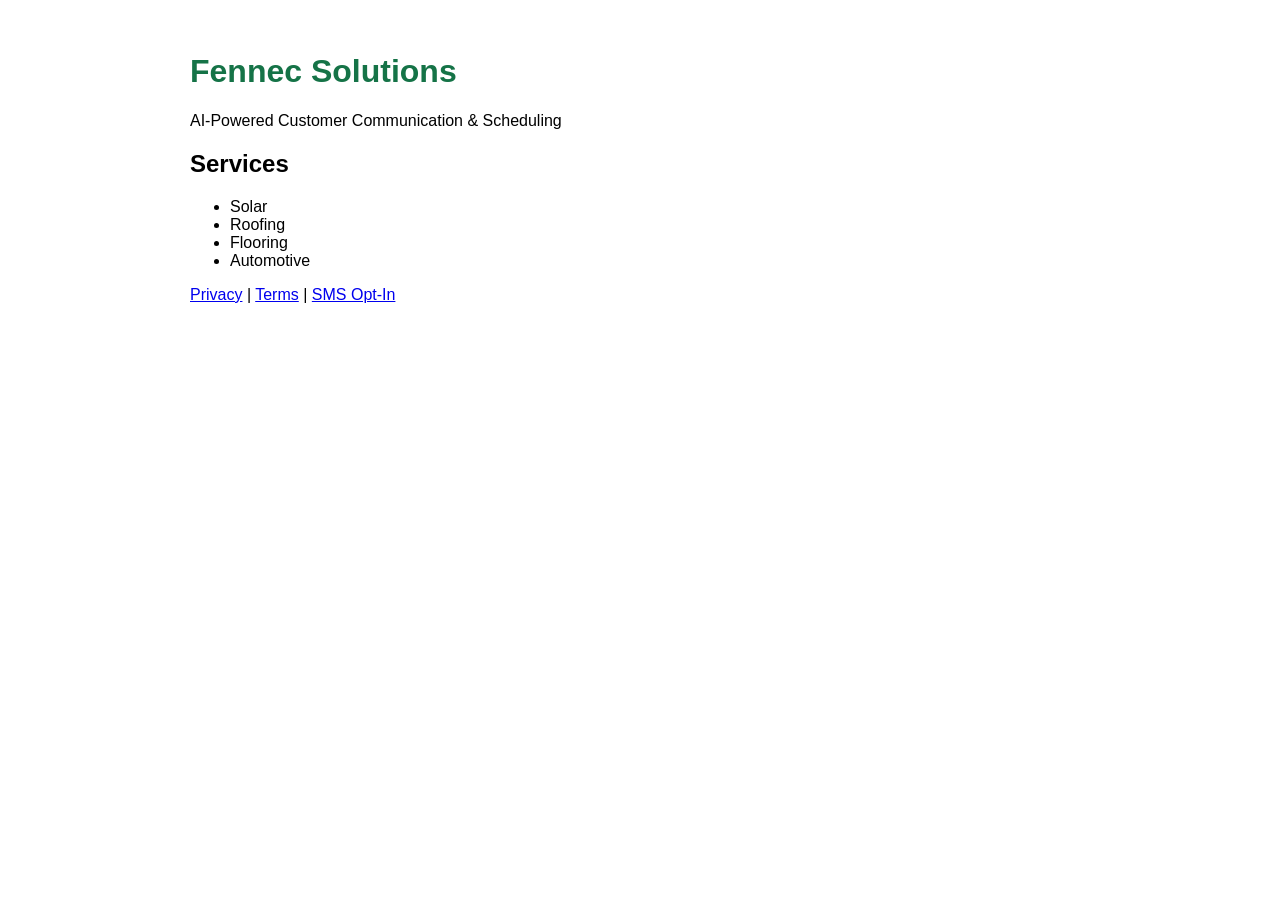
==== index.html @ 66957e60 "Add files via upload" ====
<!DOCTYPE html><html><head><meta charset='utf-8'><meta name='viewport' content='width=device-width,initial-scale=1'><title>Fennec Solutions</title><link rel='stylesheet' href='styles.css'></head><body><h1>Fennec Solutions</h1><p>AI-Powered Customer Communication & Scheduling</p><h2>Services</h2><ul><li>Solar</li><li>Roofing</li><li>Flooring</li><li>Automotive</li></ul><p><a href='privacy.html'>Privacy</a> | <a href='terms.html'>Terms</a> | <a href='sms-optin.html'>SMS Opt-In</a></p><script src='script.js'></script></body></html>
---- styles.css ----
body{font-family:Arial;max-width:900px;margin:auto;padding:2rem}h1{color:#157347}
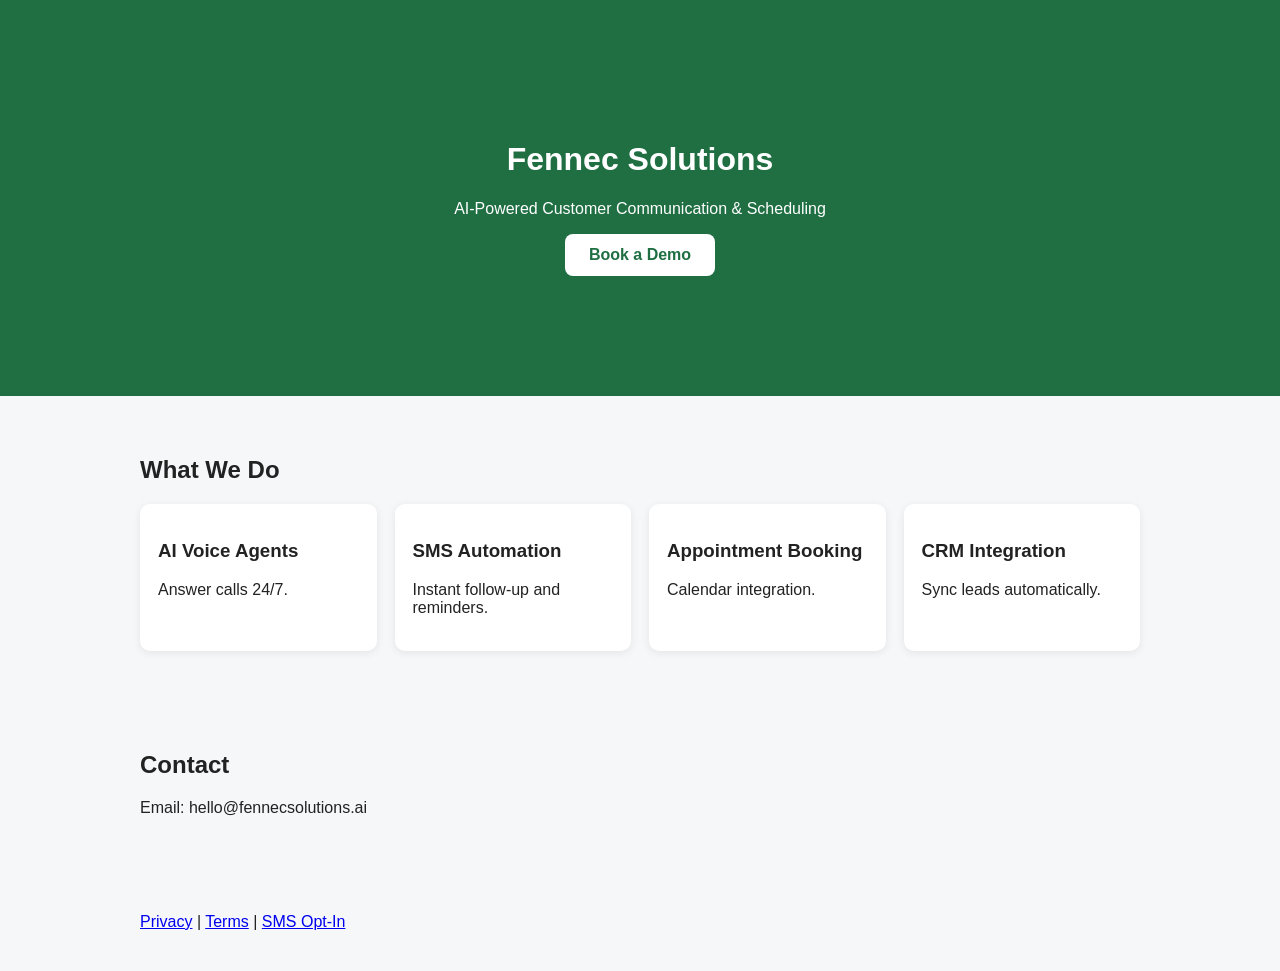
==== commit 2b2f9275: "Add files via upload" ====
--- a/index.html
+++ b/index.html
@@ -1 +1,16 @@
-<!DOCTYPE html><html><head><meta charset='utf-8'><meta name='viewport' content='width=device-width,initial-scale=1'><title>Fennec Solutions</title><link rel='stylesheet' href='styles.css'></head><body><h1>Fennec Solutions</h1><p>AI-Powered Customer Communication & Scheduling</p><h2>Services</h2><ul><li>Solar</li><li>Roofing</li><li>Flooring</li><li>Automotive</li></ul><p><a href='privacy.html'>Privacy</a> | <a href='terms.html'>Terms</a> | <a href='sms-optin.html'>SMS Opt-In</a></p><script src='script.js'></script></body></html>+<!DOCTYPE html><html><head><meta charset="utf-8"><meta name="viewport" content="width=device-width,initial-scale=1">
+<title>Fennec Solutions</title><link rel="stylesheet" href="styles.css"></head><body>
+<header class="hero"><div class="wrap">
+<h1>Fennec Solutions</h1>
+<p class="tag">AI-Powered Customer Communication & Scheduling</p>
+<a class="btn" href="#contact">Book a Demo</a>
+</div></header>
+<section class="wrap"><h2>What We Do</h2><div class="grid">
+<div><h3>AI Voice Agents</h3><p>Answer calls 24/7.</p></div>
+<div><h3>SMS Automation</h3><p>Instant follow-up and reminders.</p></div>
+<div><h3>Appointment Booking</h3><p>Calendar integration.</p></div>
+<div><h3>CRM Integration</h3><p>Sync leads automatically.</p></div>
+</div></section>
+<section id="contact" class="wrap"><h2>Contact</h2><p>Email: hello@fennecsolutions.ai</p></section>
+<footer class="wrap"><a href="privacy.html">Privacy</a> | <a href="terms.html">Terms</a> | <a href="sms-optin.html">SMS Opt-In</a></footer>
+</body></html>
--- a/styles.css
+++ b/styles.css
@@ -1 +1,6 @@
-body{font-family:Arial;max-width:900px;margin:auto;padding:2rem}h1{color:#157347}+body{font-family:Arial,sans-serif;margin:0;color:#222;background:#f5f7f8}
+.hero{background:#1f6f43;color:#fff;padding:80px 20px;text-align:center}
+.wrap{max-width:1000px;margin:auto;padding:40px 20px}
+.btn{display:inline-block;background:#fff;color:#1f6f43;padding:12px 24px;text-decoration:none;border-radius:8px;font-weight:bold}
+.grid{display:grid;grid-template-columns:repeat(auto-fit,minmax(220px,1fr));gap:18px}
+.grid div{background:#fff;padding:18px;border-radius:10px;box-shadow:0 2px 8px rgba(0,0,0,.08)}
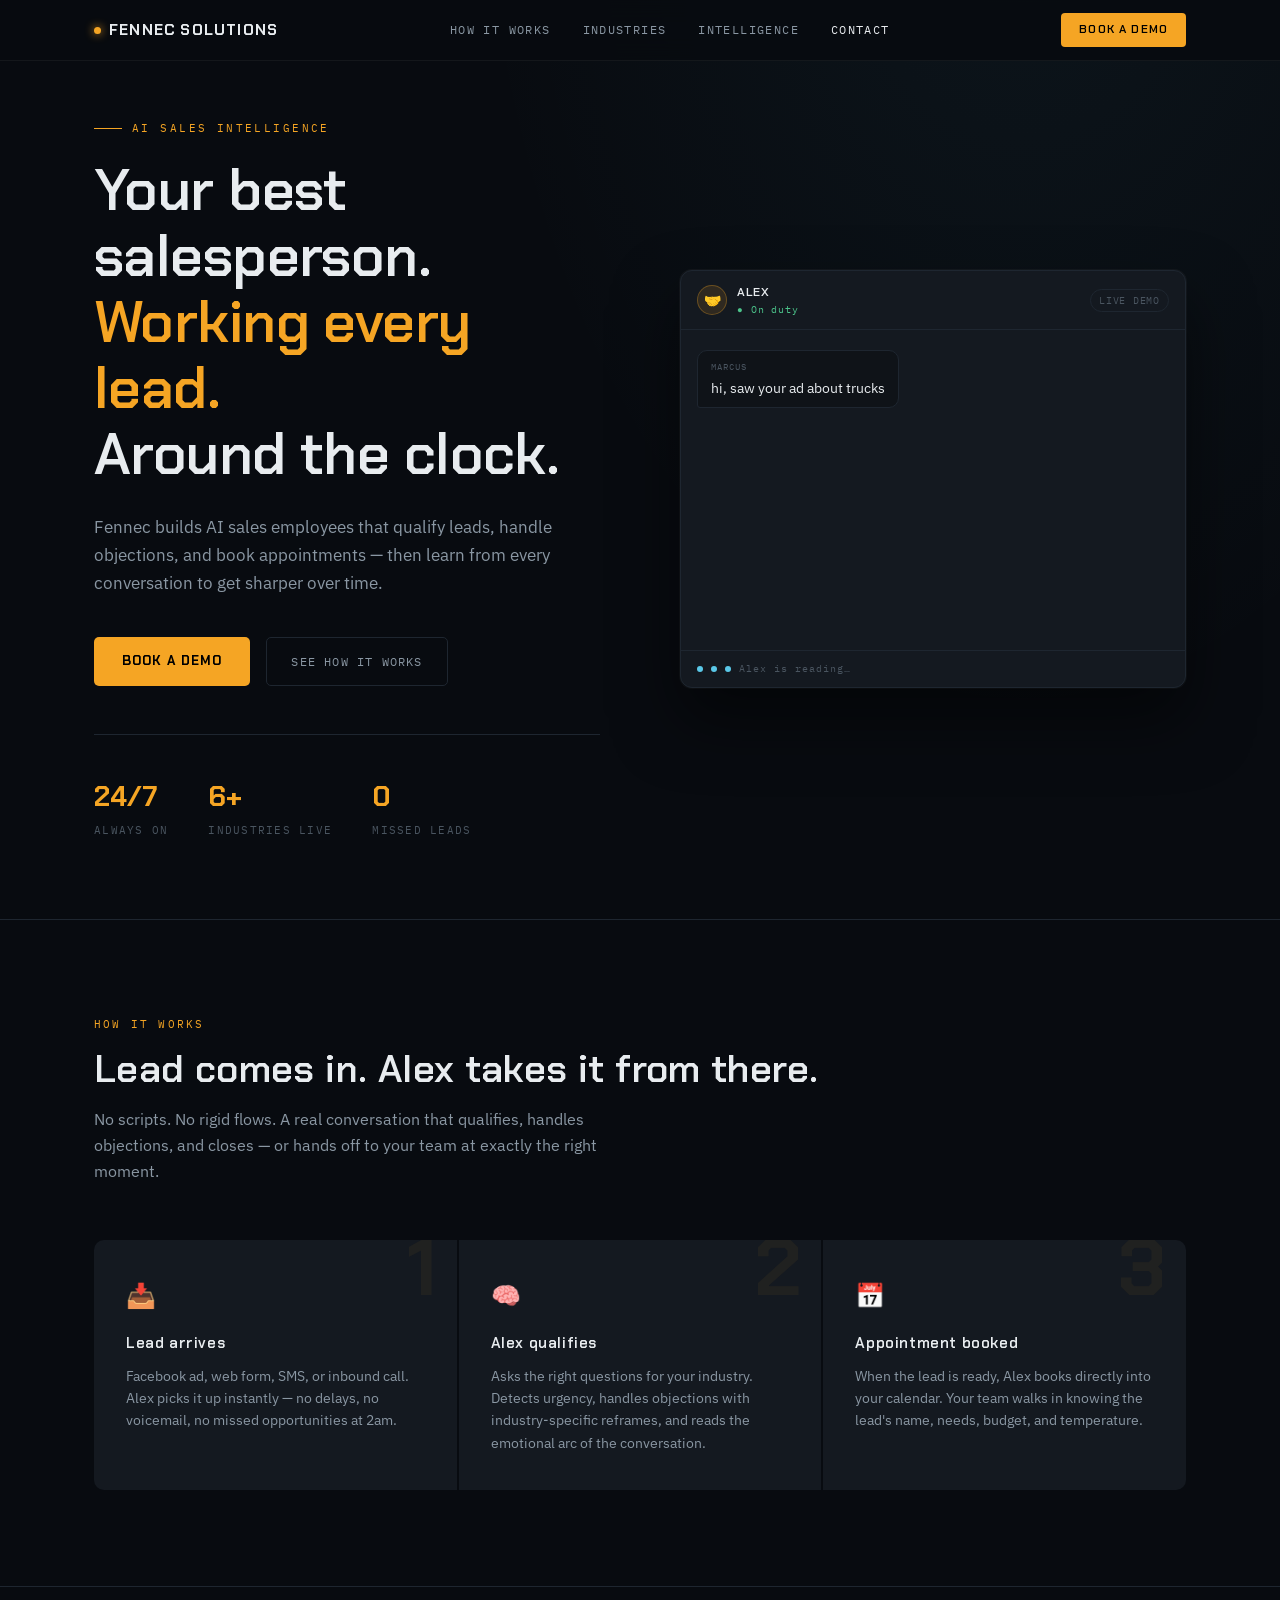
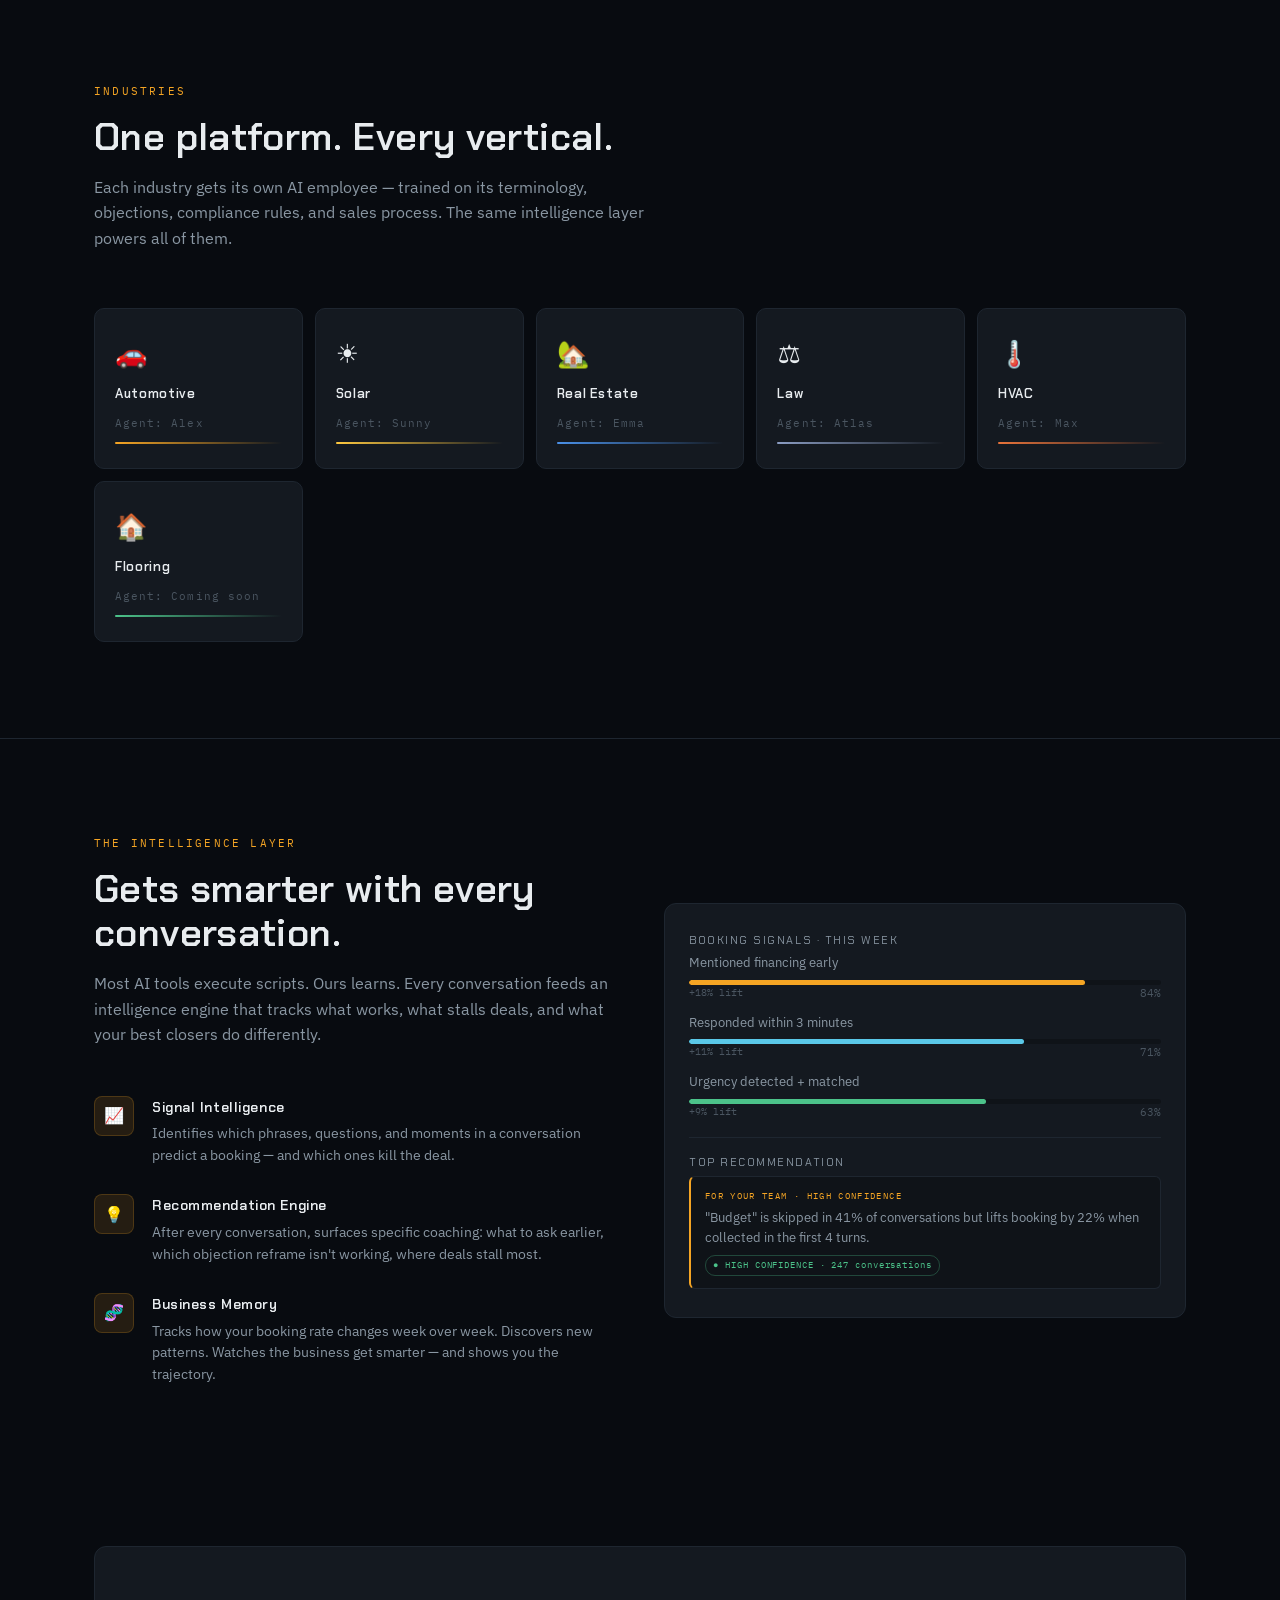
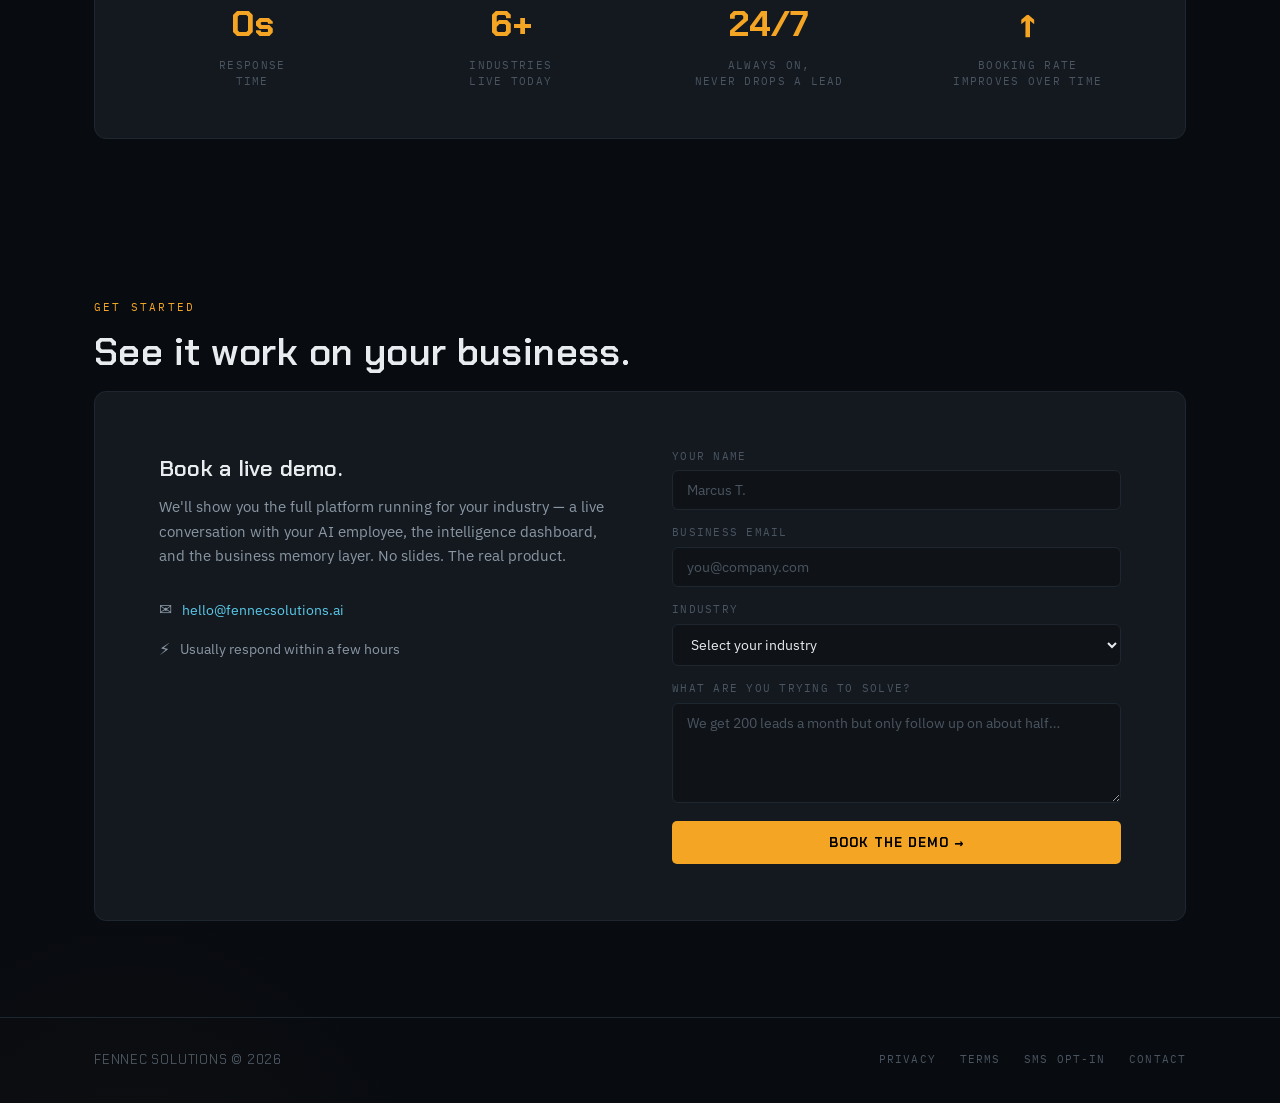
==== commit a5d4b484: "Add files via upload" ====
--- a/index.html
+++ b/index.html
@@ -1,16 +1,656 @@
-<!DOCTYPE html><html><head><meta charset="utf-8"><meta name="viewport" content="width=device-width,initial-scale=1">
-<title>Fennec Solutions</title><link rel="stylesheet" href="styles.css"></head><body>
-<header class="hero"><div class="wrap">
-<h1>Fennec Solutions</h1>
-<p class="tag">AI-Powered Customer Communication & Scheduling</p>
-<a class="btn" href="#contact">Book a Demo</a>
-</div></header>
-<section class="wrap"><h2>What We Do</h2><div class="grid">
-<div><h3>AI Voice Agents</h3><p>Answer calls 24/7.</p></div>
-<div><h3>SMS Automation</h3><p>Instant follow-up and reminders.</p></div>
-<div><h3>Appointment Booking</h3><p>Calendar integration.</p></div>
-<div><h3>CRM Integration</h3><p>Sync leads automatically.</p></div>
-</div></section>
-<section id="contact" class="wrap"><h2>Contact</h2><p>Email: hello@fennecsolutions.ai</p></section>
-<footer class="wrap"><a href="privacy.html">Privacy</a> | <a href="terms.html">Terms</a> | <a href="sms-optin.html">SMS Opt-In</a></footer>
-</body></html>+<!DOCTYPE html>
+<html lang="en">
+<head>
+<meta charset="UTF-8">
+<meta name="viewport" content="width=device-width, initial-scale=1.0">
+<title>Fennec Solutions — AI Sales Intelligence</title>
+<meta name="description" content="Fennec Solutions builds AI sales employees that learn from every conversation. One platform, every industry.">
+<link rel="preconnect" href="https://fonts.googleapis.com">
+<link href="https://fonts.googleapis.com/css2?family=Chakra+Petch:wght@400;500;600;700&family=IBM+Plex+Sans:wght@400;500;600&family=IBM+Plex+Mono:wght@400;500&display=swap" rel="stylesheet">
+<style>
+/* ── Design tokens ─────────────────────────────────────────────────
+   Palette: deep graphite surface, single amber signature,
+   headlight-cyan for data, green for live status.
+   Typography: Chakra Petch for display (instrument-cluster feel),
+   IBM Plex Sans for body, IBM Plex Mono for data/labels.
+   Signature: a live conversation replay that scrolls on its own —
+   the product demoing itself, no screenshots.
+──────────────────────────────────────────────────────────────────── */
+:root {
+  --bg:     #080B10;
+  --surf:   #0F1318;
+  --panel:  #141920;
+  --line:   #1E2630;
+  --ink:    #E8ECEF;
+  --muted:  #8A97A3;
+  --faint:  #4A5560;
+  --amber:  #F5A524;
+  --amber2: rgba(245,165,36,.12);
+  --cyan:   #5AC8E8;
+  --green:  #4CC38A;
+  --fd: "Chakra Petch", system-ui, sans-serif;
+  --fb: "IBM Plex Sans", system-ui, sans-serif;
+  --fm: "IBM Plex Mono", ui-monospace, monospace;
+}
+*, *::before, *::after { box-sizing: border-box; margin: 0; padding: 0; }
+html { scroll-behavior: smooth; }
+body {
+  background: var(--bg); color: var(--ink);
+  font-family: var(--fb); font-size: 16px; line-height: 1.6;
+  background-image:
+    radial-gradient(ellipse 80% 40% at 80% -5%, rgba(90,200,232,.06), transparent 55%),
+    radial-gradient(ellipse 60% 30% at 10% 110%, rgba(245,165,36,.05), transparent 50%);
+}
+::selection { background: var(--amber); color: #000; }
+:focus-visible { outline: 2px solid var(--cyan); outline-offset: 3px; border-radius: 3px; }
+
+/* ── Type scale ────────────────────────────────────────────────── */
+h1,h2,h3,h4 { font-family: var(--fd); font-weight: 600; line-height: 1.15; letter-spacing: .01em; }
+a { color: inherit; text-decoration: none; }
+
+/* ── Layout ────────────────────────────────────────────────────── */
+.wrap { max-width: 1140px; margin: 0 auto; padding: 0 24px; }
+section { padding: 96px 0; }
+section + section { border-top: 1px solid var(--line); }
+
+/* ── Nav ──────────────────────────────────────────────────────── */
+nav {
+  position: fixed; top: 0; left: 0; right: 0; z-index: 100;
+  border-bottom: 1px solid rgba(255,255,255,.05);
+  background: rgba(8,11,16,.85);
+  backdrop-filter: blur(12px);
+  -webkit-backdrop-filter: blur(12px);
+}
+.nav-inner {
+  max-width: 1140px; margin: 0 auto; padding: 0 24px;
+  display: flex; align-items: center; justify-content: space-between;
+  height: 60px;
+}
+.nav-logo {
+  font-family: var(--fd); font-weight: 700; font-size: 15px;
+  letter-spacing: .08em; display: flex; align-items: center; gap: 8px;
+}
+.nav-logo .dot { width: 7px; height: 7px; border-radius: 50%; background: var(--amber); box-shadow: 0 0 10px var(--amber); }
+.nav-links { display: flex; align-items: center; gap: 32px; }
+.nav-links a { font-family: var(--fm); font-size: 11.5px; letter-spacing: .12em; color: var(--muted); text-transform: uppercase; transition: color .12s; }
+.nav-links a:hover { color: var(--ink); }
+.nav-cta {
+  background: var(--amber); color: #000; border: none;
+  font-family: var(--fd); font-size: 11.5px; font-weight: 600; letter-spacing: .1em;
+  text-transform: uppercase; padding: 8px 18px; border-radius: 4px; cursor: pointer;
+  transition: opacity .12s; text-decoration: none;
+}
+.nav-cta:hover { opacity: .85; }
+
+/* ── Hero ──────────────────────────────────────────────────────── */
+.hero {
+  min-height: 100vh; display: flex; align-items: center;
+  padding: 120px 0 80px; position: relative; overflow: hidden;
+}
+.hero-grid { display: grid; grid-template-columns: 1fr 1fr; gap: 80px; align-items: center; }
+.hero-eyebrow {
+  font-family: var(--fm); font-size: 11px; letter-spacing: .22em;
+  color: var(--amber); text-transform: uppercase; margin-bottom: 20px;
+  display: flex; align-items: center; gap: 10px;
+}
+.hero-eyebrow::before { content: ''; width: 28px; height: 1px; background: var(--amber); }
+.hero h1 { font-size: clamp(36px, 4.5vw, 58px); letter-spacing: -.01em; margin-bottom: 24px; }
+.hero h1 em { font-style: normal; color: var(--amber); }
+.hero-sub { font-size: 17px; color: var(--muted); line-height: 1.65; margin-bottom: 40px; max-width: 480px; }
+.hero-actions { display: flex; align-items: center; gap: 16px; flex-wrap: wrap; }
+.btn-primary {
+  background: var(--amber); color: #000;
+  font-family: var(--fd); font-size: 13px; font-weight: 700; letter-spacing: .08em;
+  text-transform: uppercase; padding: 14px 28px; border-radius: 5px;
+  transition: transform .12s, opacity .12s; display: inline-block;
+}
+.btn-primary:hover { opacity: .88; transform: translateY(-1px); }
+.btn-ghost {
+  border: 1px solid var(--line); color: var(--muted);
+  font-family: var(--fm); font-size: 12px; letter-spacing: .1em;
+  text-transform: uppercase; padding: 14px 24px; border-radius: 5px;
+  transition: border-color .12s, color .12s; display: inline-block;
+}
+.btn-ghost:hover { border-color: var(--faint); color: var(--ink); }
+.hero-stat { display: flex; gap: 40px; margin-top: 48px; padding-top: 40px; border-top: 1px solid var(--line); }
+.stat-item .n { font-family: var(--fd); font-size: 28px; font-weight: 700; color: var(--amber); }
+.stat-item .l { font-family: var(--fm); font-size: 10.5px; color: var(--faint); letter-spacing: .12em; text-transform: uppercase; margin-top: 2px; }
+
+/* ── Live conversation demo (the signature element) ─────────────── */
+.demo-shell {
+  background: var(--panel); border: 1px solid var(--line); border-radius: 12px;
+  overflow: hidden; box-shadow: 0 32px 64px rgba(0,0,0,.5), 0 0 0 1px rgba(255,255,255,.04);
+  position: relative;
+}
+.demo-header {
+  padding: 12px 16px; border-bottom: 1px solid var(--line);
+  display: flex; align-items: center; justify-content: space-between;
+}
+.demo-header .agent { display: flex; align-items: center; gap: 10px; }
+.demo-header .avatar {
+  width: 30px; height: 30px; border-radius: 50%;
+  background: var(--amber2); border: 1px solid rgba(245,165,36,.3);
+  display: flex; align-items: center; justify-content: center;
+  font-size: 14px;
+}
+.demo-header .aname { font-family: var(--fd); font-size: 12px; font-weight: 600; letter-spacing: .06em; }
+.demo-header .astatus { font-family: var(--fm); font-size: 9.5px; color: var(--green); letter-spacing: .1em; }
+.demo-header .astatus::before { content: '● '; }
+.demo-badge { font-family: var(--fm); font-size: 9.5px; color: var(--faint); letter-spacing: .08em; border: 1px solid var(--line); padding: 3px 8px; border-radius: 20px; }
+.demo-thread { padding: 20px 16px; min-height: 320px; display: flex; flex-direction: column; gap: 12px; overflow: hidden; }
+.msg { max-width: 82%; padding: 9px 13px; border-radius: 10px; font-size: 13.5px; line-height: 1.5; opacity: 0; transform: translateY(8px); transition: opacity .4s ease, transform .4s ease; }
+.msg.visible { opacity: 1; transform: none; }
+.msg.contact { align-self: flex-start; background: var(--surf); border: 1px solid var(--line); border-bottom-left-radius: 3px; }
+.msg.agent { align-self: flex-end; background: rgba(90,200,232,.09); border: 1px solid rgba(90,200,232,.18); border-bottom-right-radius: 3px; }
+.msg .who { font-family: var(--fm); font-size: 9px; letter-spacing: .12em; color: var(--faint); text-transform: uppercase; display: block; margin-bottom: 4px; }
+.demo-footer { padding: 10px 16px; border-top: 1px solid var(--line); display: flex; align-items: center; gap: 8px; }
+.demo-footer .typing-dot { width: 6px; height: 6px; border-radius: 50%; background: var(--cyan); animation: pulse 1.2s infinite; }
+.demo-footer .typing-dot:nth-child(2) { animation-delay: .2s; }
+.demo-footer .typing-dot:nth-child(3) { animation-delay: .4s; }
+.demo-footer .typing-label { font-family: var(--fm); font-size: 10px; color: var(--faint); letter-spacing: .1em; }
+@keyframes pulse { 0%,100%{opacity:.3} 50%{opacity:1} }
+.demo-tag {
+  position: absolute; top: 12px; right: 16px;
+  font-family: var(--fm); font-size: 9px; letter-spacing: .12em; color: var(--amber);
+  border: 1px solid rgba(245,165,36,.3); background: rgba(245,165,36,.07);
+  padding: 3px 8px; border-radius: 20px; text-transform: uppercase;
+}
+
+/* ── How it works ──────────────────────────────────────────────── */
+.how-grid { display: grid; grid-template-columns: repeat(3, 1fr); gap: 2px; margin-top: 56px; }
+.how-step {
+  background: var(--panel); padding: 36px 32px;
+  position: relative; overflow: hidden;
+}
+.how-step::before {
+  content: attr(data-n);
+  position: absolute; top: -12px; right: 20px;
+  font-family: var(--fd); font-size: 80px; font-weight: 700;
+  color: rgba(245,165,36,.06); line-height: 1;
+}
+.how-step:first-child { border-radius: 10px 0 0 10px; }
+.how-step:last-child { border-radius: 0 10px 10px 0; }
+.step-icon { font-size: 24px; margin-bottom: 16px; }
+.step-title { font-family: var(--fd); font-size: 15px; font-weight: 600; letter-spacing: .04em; margin-bottom: 10px; }
+.step-body { font-size: 14px; color: var(--muted); line-height: 1.6; }
+
+/* ── Industries ────────────────────────────────────────────────── */
+.section-eyebrow {
+  font-family: var(--fm); font-size: 11px; letter-spacing: .2em;
+  color: var(--amber); text-transform: uppercase; margin-bottom: 14px;
+}
+.section-title { font-size: clamp(26px, 3vw, 40px); margin-bottom: 16px; }
+.section-sub { font-size: 16px; color: var(--muted); max-width: 560px; margin-bottom: 56px; }
+.industry-grid { display: grid; grid-template-columns: repeat(auto-fill, minmax(200px, 1fr)); gap: 12px; }
+.industry-card {
+  background: var(--panel); border: 1px solid var(--line); border-radius: 10px;
+  padding: 24px 20px; display: flex; flex-direction: column; gap: 10px;
+  transition: border-color .15s, transform .15s;
+}
+.industry-card:hover { border-color: var(--amber); transform: translateY(-2px); }
+.industry-icon { font-size: 26px; }
+.industry-name { font-family: var(--fd); font-size: 13px; font-weight: 600; letter-spacing: .05em; }
+.industry-agent { font-family: var(--fm); font-size: 10.5px; color: var(--faint); letter-spacing: .1em; }
+.industry-accent { height: 2px; border-radius: 1px; margin-top: auto; }
+
+/* ── Intelligence layer ────────────────────────────────────────── */
+.intel-grid { display: grid; grid-template-columns: 1fr 1fr; gap: 48px; align-items: center; }
+.intel-list { display: flex; flex-direction: column; gap: 28px; margin-top: 48px; }
+.intel-item { display: flex; gap: 18px; }
+.intel-glyph {
+  width: 40px; height: 40px; border-radius: 8px; flex-shrink: 0;
+  background: var(--amber2); border: 1px solid rgba(245,165,36,.2);
+  display: flex; align-items: center; justify-content: center; font-size: 16px;
+}
+.intel-title { font-family: var(--fd); font-size: 14px; font-weight: 600; letter-spacing: .04em; margin-bottom: 5px; }
+.intel-body { font-size: 14px; color: var(--muted); line-height: 1.55; }
+.intel-visual {
+  background: var(--panel); border: 1px solid var(--line); border-radius: 12px;
+  padding: 28px 24px; display: flex; flex-direction: column; gap: 16px;
+}
+.intel-visual .iv-title { font-family: var(--fd); font-size: 11px; letter-spacing: .14em; text-transform: uppercase; color: var(--muted); margin-bottom: 4px; }
+.signal-row { display: grid; grid-template-columns: 1fr auto; align-items: center; gap: 10px; margin-bottom: 6px; }
+.signal-label { font-size: 13px; color: var(--muted); }
+.signal-bar-wrap { grid-column: 1; height: 5px; background: var(--surf); border-radius: 3px; overflow: hidden; }
+.signal-bar { height: 100%; border-radius: 3px; }
+.signal-pct { font-family: var(--fm); font-size: 11px; color: var(--faint); }
+.divider { height: 1px; background: var(--line); }
+.rec-box { background: var(--surf); border: 1px solid var(--line); border-left: 2px solid var(--amber); border-radius: 6px; padding: 12px 14px; }
+.rec-label { font-family: var(--fm); font-size: 9px; letter-spacing: .15em; color: var(--amber); text-transform: uppercase; margin-bottom: 5px; }
+.rec-text { font-size: 13px; color: var(--muted); line-height: 1.5; }
+.conf-badge { font-family: var(--fm); font-size: 9px; letter-spacing: .1em; color: var(--green); border: 1px solid rgba(76,195,138,.3); padding: 2px 7px; border-radius: 10px; margin-top: 8px; display: inline-block; }
+
+/* ── Proof strip ───────────────────────────────────────────────── */
+.proof-strip { padding: 64px 0; }
+.proof-inner {
+  background: var(--panel); border: 1px solid var(--line); border-radius: 12px;
+  padding: 48px; display: grid; grid-template-columns: repeat(4, 1fr); gap: 40px;
+}
+.proof-item { text-align: center; }
+.proof-n { font-family: var(--fd); font-size: 36px; font-weight: 700; color: var(--amber); margin-bottom: 6px; }
+.proof-l { font-family: var(--fm); font-size: 10.5px; color: var(--faint); letter-spacing: .12em; text-transform: uppercase; line-height: 1.5; }
+
+/* ── Contact ───────────────────────────────────────────────────── */
+.contact-box {
+  background: var(--panel); border: 1px solid var(--line); border-radius: 12px;
+  padding: 56px 64px; display: grid; grid-template-columns: 1fr 1fr; gap: 64px; align-items: start;
+}
+.contact-form { display: flex; flex-direction: column; gap: 14px; }
+.form-field { display: flex; flex-direction: column; gap: 6px; }
+.form-field label { font-family: var(--fm); font-size: 10.5px; letter-spacing: .12em; color: var(--faint); text-transform: uppercase; }
+.form-field input, .form-field select, .form-field textarea {
+  background: var(--surf); border: 1px solid var(--line); color: var(--ink);
+  font-family: var(--fb); font-size: 14px; padding: 10px 14px; border-radius: 6px;
+  outline: none; transition: border-color .12s;
+}
+.form-field input::placeholder, .form-field textarea::placeholder { color: var(--faint); }
+.form-field input:focus, .form-field select:focus, .form-field textarea:focus { border-color: var(--cyan); }
+.form-field textarea { min-height: 100px; resize: vertical; }
+.form-field select option { background: var(--surf); }
+.form-submit {
+  background: var(--amber); color: #000;
+  font-family: var(--fd); font-size: 13px; font-weight: 700; letter-spacing: .08em;
+  text-transform: uppercase; padding: 13px 24px; border-radius: 5px;
+  border: none; cursor: pointer; transition: opacity .12s; margin-top: 4px;
+}
+.form-submit:hover { opacity: .85; }
+.contact-info { padding-top: 8px; }
+.contact-info h3 { font-size: 22px; margin-bottom: 14px; }
+.contact-info p { color: var(--muted); font-size: 15px; line-height: 1.65; margin-bottom: 28px; }
+.contact-detail { display: flex; align-items: center; gap: 10px; margin-bottom: 14px; font-size: 14px; color: var(--muted); }
+.contact-detail .icon { font-size: 16px; }
+.contact-detail a { color: var(--cyan); }
+.contact-detail a:hover { text-decoration: underline; }
+
+/* ── Footer ────────────────────────────────────────────────────── */
+footer {
+  border-top: 1px solid var(--line); padding: 32px 0;
+}
+.footer-inner {
+  display: flex; align-items: center; justify-content: space-between; flex-wrap: wrap; gap: 16px;
+}
+.footer-logo { font-family: var(--fd); font-size: 13px; letter-spacing: .06em; color: var(--faint); }
+.footer-links { display: flex; gap: 24px; }
+.footer-links a { font-family: var(--fm); font-size: 11px; letter-spacing: .1em; color: var(--faint); text-transform: uppercase; transition: color .12s; }
+.footer-links a:hover { color: var(--muted); }
+
+/* ── Responsive ────────────────────────────────────────────────── */
+@media(max-width: 900px) {
+  .hero-grid, .intel-grid { grid-template-columns: 1fr; gap: 48px; }
+  .how-grid { grid-template-columns: 1fr; gap: 2px; }
+  .how-step:first-child { border-radius: 10px 10px 0 0; }
+  .how-step:last-child { border-radius: 0 0 10px 10px; }
+  .proof-inner { grid-template-columns: repeat(2,1fr); }
+  .contact-box { grid-template-columns: 1fr; gap: 40px; padding: 36px 28px; }
+  section { padding: 64px 0; }
+  .hero { padding: 100px 0 60px; }
+  .hero-stat { gap: 28px; }
+}
+@media(max-width: 560px) {
+  .nav-links { display: none; }
+  .proof-inner { grid-template-columns: 1fr 1fr; gap: 28px 20px; }
+  .industry-grid { grid-template-columns: repeat(2,1fr); }
+}
+@media(prefers-reduced-motion: reduce) { *, .msg { animation: none !important; transition: none !important; } }
+</style>
+</head>
+<body>
+
+<!-- Nav -->
+<nav>
+  <div class="nav-inner">
+    <div class="nav-logo"><span class="dot"></span>FENNEC SOLUTIONS</div>
+    <div class="nav-links">
+      <a href="#how">How it works</a>
+      <a href="#industries">Industries</a>
+      <a href="#intelligence">Intelligence</a>
+      <a href="#contact">Contact</a>
+    </div>
+    <a href="#contact" class="nav-cta">Book a Demo</a>
+  </div>
+</nav>
+
+<!-- Hero -->
+<section class="hero">
+  <div class="wrap">
+    <div class="hero-grid">
+      <div>
+        <div class="hero-eyebrow">AI Sales Intelligence</div>
+        <h1>Your best salesperson.<br><em>Working every lead.</em><br>Around the clock.</h1>
+        <p class="hero-sub">Fennec builds AI sales employees that qualify leads, handle objections, and book appointments — then learn from every conversation to get sharper over time.</p>
+        <div class="hero-actions">
+          <a href="#contact" class="btn-primary">Book a Demo</a>
+          <a href="#how" class="btn-ghost">See How It Works</a>
+        </div>
+        <div class="hero-stat">
+          <div class="stat-item"><div class="n">24/7</div><div class="l">Always on</div></div>
+          <div class="stat-item"><div class="n">6+</div><div class="l">Industries live</div></div>
+          <div class="stat-item"><div class="n">0</div><div class="l">Missed leads</div></div>
+        </div>
+      </div>
+
+      <!-- Live conversation demo -->
+      <div class="demo-shell">
+        <div class="demo-header">
+          <div class="agent">
+            <div class="avatar">🤝</div>
+            <div>
+              <div class="aname">ALEX</div>
+              <div class="astatus">On duty</div>
+            </div>
+          </div>
+          <div class="demo-badge">LIVE DEMO</div>
+        </div>
+        <div class="demo-thread" id="demo-thread">
+          <!-- Populated by JS -->
+        </div>
+        <div class="demo-footer">
+          <div class="typing-dot"></div>
+          <div class="typing-dot"></div>
+          <div class="typing-dot"></div>
+          <span class="typing-label" id="typing-label">Alex is reading…</span>
+        </div>
+      </div>
+    </div>
+  </div>
+</section>
+
+<!-- How it works -->
+<section id="how">
+  <div class="wrap">
+    <div class="section-eyebrow">How it works</div>
+    <h2 class="section-title">Lead comes in. Alex takes it from there.</h2>
+    <p class="section-sub">No scripts. No rigid flows. A real conversation that qualifies, handles objections, and closes — or hands off to your team at exactly the right moment.</p>
+    <div class="how-grid">
+      <div class="how-step" data-n="1">
+        <div class="step-icon">📥</div>
+        <div class="step-title">Lead arrives</div>
+        <div class="step-body">Facebook ad, web form, SMS, or inbound call. Alex picks it up instantly — no delays, no voicemail, no missed opportunities at 2am.</div>
+      </div>
+      <div class="how-step" data-n="2">
+        <div class="step-icon">🧠</div>
+        <div class="step-title">Alex qualifies</div>
+        <div class="step-body">Asks the right questions for your industry. Detects urgency, handles objections with industry-specific reframes, and reads the emotional arc of the conversation.</div>
+      </div>
+      <div class="how-step" data-n="3">
+        <div class="step-icon">📅</div>
+        <div class="step-title">Appointment booked</div>
+        <div class="step-body">When the lead is ready, Alex books directly into your calendar. Your team walks in knowing the lead's name, needs, budget, and temperature.</div>
+      </div>
+    </div>
+  </div>
+</section>
+
+<!-- Industries -->
+<section id="industries">
+  <div class="wrap">
+    <div class="section-eyebrow">Industries</div>
+    <h2 class="section-title">One platform. Every vertical.</h2>
+    <p class="section-sub">Each industry gets its own AI employee — trained on its terminology, objections, compliance rules, and sales process. The same intelligence layer powers all of them.</p>
+    <div class="industry-grid">
+      <div class="industry-card">
+        <div class="industry-icon">🚗</div>
+        <div class="industry-name">Automotive</div>
+        <div class="industry-agent">Agent: Alex</div>
+        <div class="industry-accent" style="background:linear-gradient(90deg,#F5A524,transparent)"></div>
+      </div>
+      <div class="industry-card">
+        <div class="industry-icon">☀️</div>
+        <div class="industry-name">Solar</div>
+        <div class="industry-agent">Agent: Sunny</div>
+        <div class="industry-accent" style="background:linear-gradient(90deg,#FFC940,transparent)"></div>
+      </div>
+      <div class="industry-card">
+        <div class="industry-icon">🏡</div>
+        <div class="industry-name">Real Estate</div>
+        <div class="industry-agent">Agent: Emma</div>
+        <div class="industry-accent" style="background:linear-gradient(90deg,#4A90E8,transparent)"></div>
+      </div>
+      <div class="industry-card">
+        <div class="industry-icon">⚖️</div>
+        <div class="industry-name">Law</div>
+        <div class="industry-agent">Agent: Atlas</div>
+        <div class="industry-accent" style="background:linear-gradient(90deg,#8B9DC3,transparent)"></div>
+      </div>
+      <div class="industry-card">
+        <div class="industry-icon">🌡️</div>
+        <div class="industry-name">HVAC</div>
+        <div class="industry-agent">Agent: Max</div>
+        <div class="industry-accent" style="background:linear-gradient(90deg,#E8733A,transparent)"></div>
+      </div>
+      <div class="industry-card">
+        <div class="industry-icon">🏠</div>
+        <div class="industry-name">Flooring</div>
+        <div class="industry-agent">Agent: Coming soon</div>
+        <div class="industry-accent" style="background:linear-gradient(90deg,#4CC38A,transparent)"></div>
+      </div>
+    </div>
+  </div>
+</section>
+
+<!-- Intelligence -->
+<section id="intelligence">
+  <div class="wrap">
+    <div class="intel-grid">
+      <div>
+        <div class="section-eyebrow">The intelligence layer</div>
+        <h2 class="section-title">Gets smarter with every conversation.</h2>
+        <p class="section-sub" style="margin-bottom:0">Most AI tools execute scripts. Ours learns. Every conversation feeds an intelligence engine that tracks what works, what stalls deals, and what your best closers do differently.</p>
+        <div class="intel-list">
+          <div class="intel-item">
+            <div class="intel-glyph">📈</div>
+            <div>
+              <div class="intel-title">Signal Intelligence</div>
+              <div class="intel-body">Identifies which phrases, questions, and moments in a conversation predict a booking — and which ones kill the deal.</div>
+            </div>
+          </div>
+          <div class="intel-item">
+            <div class="intel-glyph">💡</div>
+            <div>
+              <div class="intel-title">Recommendation Engine</div>
+              <div class="intel-body">After every conversation, surfaces specific coaching: what to ask earlier, which objection reframe isn't working, where deals stall most.</div>
+            </div>
+          </div>
+          <div class="intel-item">
+            <div class="intel-glyph">🧬</div>
+            <div>
+              <div class="intel-title">Business Memory</div>
+              <div class="intel-body">Tracks how your booking rate changes week over week. Discovers new patterns. Watches the business get smarter — and shows you the trajectory.</div>
+            </div>
+          </div>
+        </div>
+      </div>
+      <div class="intel-visual">
+        <div>
+          <div class="iv-title">Booking signals · This week</div>
+          <div class="signal-row"><span class="signal-label">Mentioned financing early</span></div>
+          <div class="signal-bar-wrap"><div class="signal-bar" style="width:84%;background:var(--amber)"></div></div>
+          <div style="display:flex;justify-content:space-between;margin-bottom:10px"><span style="font-family:var(--fm);font-size:10px;color:var(--faint)">+18% lift</span><span class="signal-pct">84%</span></div>
+          <div class="signal-row"><span class="signal-label">Responded within 3 minutes</span></div>
+          <div class="signal-bar-wrap"><div class="signal-bar" style="width:71%;background:var(--cyan)"></div></div>
+          <div style="display:flex;justify-content:space-between;margin-bottom:10px"><span style="font-family:var(--fm);font-size:10px;color:var(--faint)">+11% lift</span><span class="signal-pct">71%</span></div>
+          <div class="signal-row"><span class="signal-label">Urgency detected + matched</span></div>
+          <div class="signal-bar-wrap"><div class="signal-bar" style="width:63%;background:var(--green)"></div></div>
+          <div style="display:flex;justify-content:space-between"><span style="font-family:var(--fm);font-size:10px;color:var(--faint)">+9% lift</span><span class="signal-pct">63%</span></div>
+        </div>
+        <div class="divider"></div>
+        <div>
+          <div class="iv-title">Top recommendation</div>
+          <div class="rec-box">
+            <div class="rec-label">For your team · High confidence</div>
+            <div class="rec-text">"Budget" is skipped in 41% of conversations but lifts booking by 22% when collected in the first 4 turns.</div>
+            <div class="conf-badge">● HIGH CONFIDENCE · 247 conversations</div>
+          </div>
+        </div>
+      </div>
+    </div>
+  </div>
+</section>
+
+<!-- Proof -->
+<div class="proof-strip">
+  <div class="wrap">
+    <div class="proof-inner">
+      <div class="proof-item">
+        <div class="proof-n">0s</div>
+        <div class="proof-l">Response<br>time</div>
+      </div>
+      <div class="proof-item">
+        <div class="proof-n">6+</div>
+        <div class="proof-l">Industries<br>live today</div>
+      </div>
+      <div class="proof-item">
+        <div class="proof-n">24/7</div>
+        <div class="proof-l">Always on,<br>never drops a lead</div>
+      </div>
+      <div class="proof-item">
+        <div class="proof-n">↑</div>
+        <div class="proof-l">Booking rate<br>improves over time</div>
+      </div>
+    </div>
+  </div>
+</div>
+
+<!-- Contact -->
+<section id="contact">
+  <div class="wrap">
+    <div class="section-eyebrow">Get started</div>
+    <h2 class="section-title">See it work on your business.</h2>
+    <div class="contact-box">
+      <div class="contact-info">
+        <h3>Book a live demo.</h3>
+        <p>We'll show you the full platform running for your industry — a live conversation with your AI employee, the intelligence dashboard, and the business memory layer. No slides. The real product.</p>
+        <div class="contact-detail"><span class="icon">✉️</span><a href="mailto:hello@fennecsolutions.ai">hello@fennecsolutions.ai</a></div>
+        <div class="contact-detail"><span class="icon">⚡</span><span>Usually respond within a few hours</span></div>
+      </div>
+      <form class="contact-form" onsubmit="handleSubmit(event)">
+        <div class="form-field">
+          <label>Your name</label>
+          <input type="text" placeholder="Marcus T." required>
+        </div>
+        <div class="form-field">
+          <label>Business email</label>
+          <input type="email" placeholder="you@company.com" required>
+        </div>
+        <div class="form-field">
+          <label>Industry</label>
+          <select>
+            <option value="">Select your industry</option>
+            <option>Automotive</option>
+            <option>Solar</option>
+            <option>Real Estate</option>
+            <option>Law</option>
+            <option>HVAC</option>
+            <option>Flooring</option>
+            <option>Other</option>
+          </select>
+        </div>
+        <div class="form-field">
+          <label>What are you trying to solve?</label>
+          <textarea placeholder="We get 200 leads a month but only follow up on about half…"></textarea>
+        </div>
+        <button type="submit" class="form-submit">Book the Demo →</button>
+      </form>
+    </div>
+  </div>
+</section>
+
+<!-- Footer -->
+<footer>
+  <div class="wrap">
+    <div class="footer-inner">
+      <div class="footer-logo">FENNEC SOLUTIONS © 2026</div>
+      <div class="footer-links">
+        <a href="privacy.html">Privacy</a>
+        <a href="terms.html">Terms</a>
+        <a href="sms-optin.html">SMS Opt-In</a>
+        <a href="mailto:hello@fennecsolutions.ai">Contact</a>
+      </div>
+    </div>
+  </div>
+</footer>
+
+<script>
+// ── Live conversation demo ──────────────────────────────────────────
+// Replays a real automotive conversation with realistic timing.
+// The signature element: the product demoing itself.
+
+const CONVERSATION = [
+  { from: 'contact', text: 'hi, saw your ad about trucks', delay: 1200 },
+  { from: 'agent',   text: "Hey! I'm Alex with Summit Auto. Happy to help you find the right truck — real prices, no pressure. What caught your eye?", delay: 2400 },
+  { from: 'contact', text: 'need a truck asap, mine just died', delay: 1600 },
+  { from: 'agent',   text: "Got it — when you need it, you need it. Let's move. What monthly payment range works for you? Even a ballpark.", delay: 2200 },
+  { from: 'contact', text: 'around 500 a month, financing', delay: 1400 },
+  { from: 'agent',   text: "Perfect. $500 and financing — that opens up a lot. Would a weekday or weekend work better for a quick test drive? No obligation, just keys in hand.", delay: 2600 },
+  { from: 'contact', text: 'saturday morning', delay: 1000 },
+  { from: 'agent',   text: "Saturday morning it is. I'll lock that in and send a confirmation. See you then — everything will be ready when you arrive.", delay: 2000 },
+];
+
+const thread = document.getElementById('demo-thread');
+const typingLabel = document.getElementById('typing-label');
+let msgIndex = 0;
+let cycle = 0;
+
+function agentName() { return 'ALEX'; }
+function contactName() { return 'MARCUS'; }
+
+function showNext() {
+  if (msgIndex >= CONVERSATION.length) {
+    // Pause then restart
+    setTimeout(() => {
+      thread.innerHTML = '';
+      msgIndex = 0;
+      cycle++;
+      setTimeout(showNext, 800);
+    }, 4000);
+    return;
+  }
+
+  const m = CONVERSATION[msgIndex];
+  const isAgent = m.from === 'agent';
+
+  typingLabel.textContent = isAgent ? 'Alex is typing…' : 'Lead is responding…';
+
+  setTimeout(() => {
+    const el = document.createElement('div');
+    el.className = 'msg ' + m.from;
+    el.innerHTML = `<span class="who">${isAgent ? agentName() : contactName()}</span>${m.text}`;
+    thread.appendChild(el);
+    // Scroll to bottom
+    thread.scrollTop = thread.scrollHeight;
+    // Trigger visibility animation
+    requestAnimationFrame(() => requestAnimationFrame(() => el.classList.add('visible')));
+    msgIndex++;
+    typingLabel.textContent = 'Alex is reading…';
+    setTimeout(showNext, CONVERSATION[msgIndex]?.delay || 1500);
+  }, m.from === 'agent' ? 900 : 400);
+}
+
+// Start after a short pause
+setTimeout(showNext, 1000);
+
+// ── Form submission ─────────────────────────────────────────────────
+function handleSubmit(e) {
+  e.preventDefault();
+  const btn = e.target.querySelector('.form-submit');
+  btn.textContent = 'Sent — we\'ll be in touch soon ✓';
+  btn.style.background = 'var(--green)';
+  btn.disabled = true;
+}
+
+// ── Scroll-activated nav highlight ──────────────────────────────────
+const sections = document.querySelectorAll('section[id], .proof-strip');
+const navLinks = document.querySelectorAll('.nav-links a');
+const io = new IntersectionObserver(entries => {
+  entries.forEach(e => {
+    if (e.isIntersecting) {
+      navLinks.forEach(a => {
+        a.style.color = a.getAttribute('href') === '#' + e.target.id ? 'var(--ink)' : '';
+      });
+    }
+  });
+}, { threshold: 0.3 });
+sections.forEach(s => io.observe(s));
+</script>
+</body>
+</html>
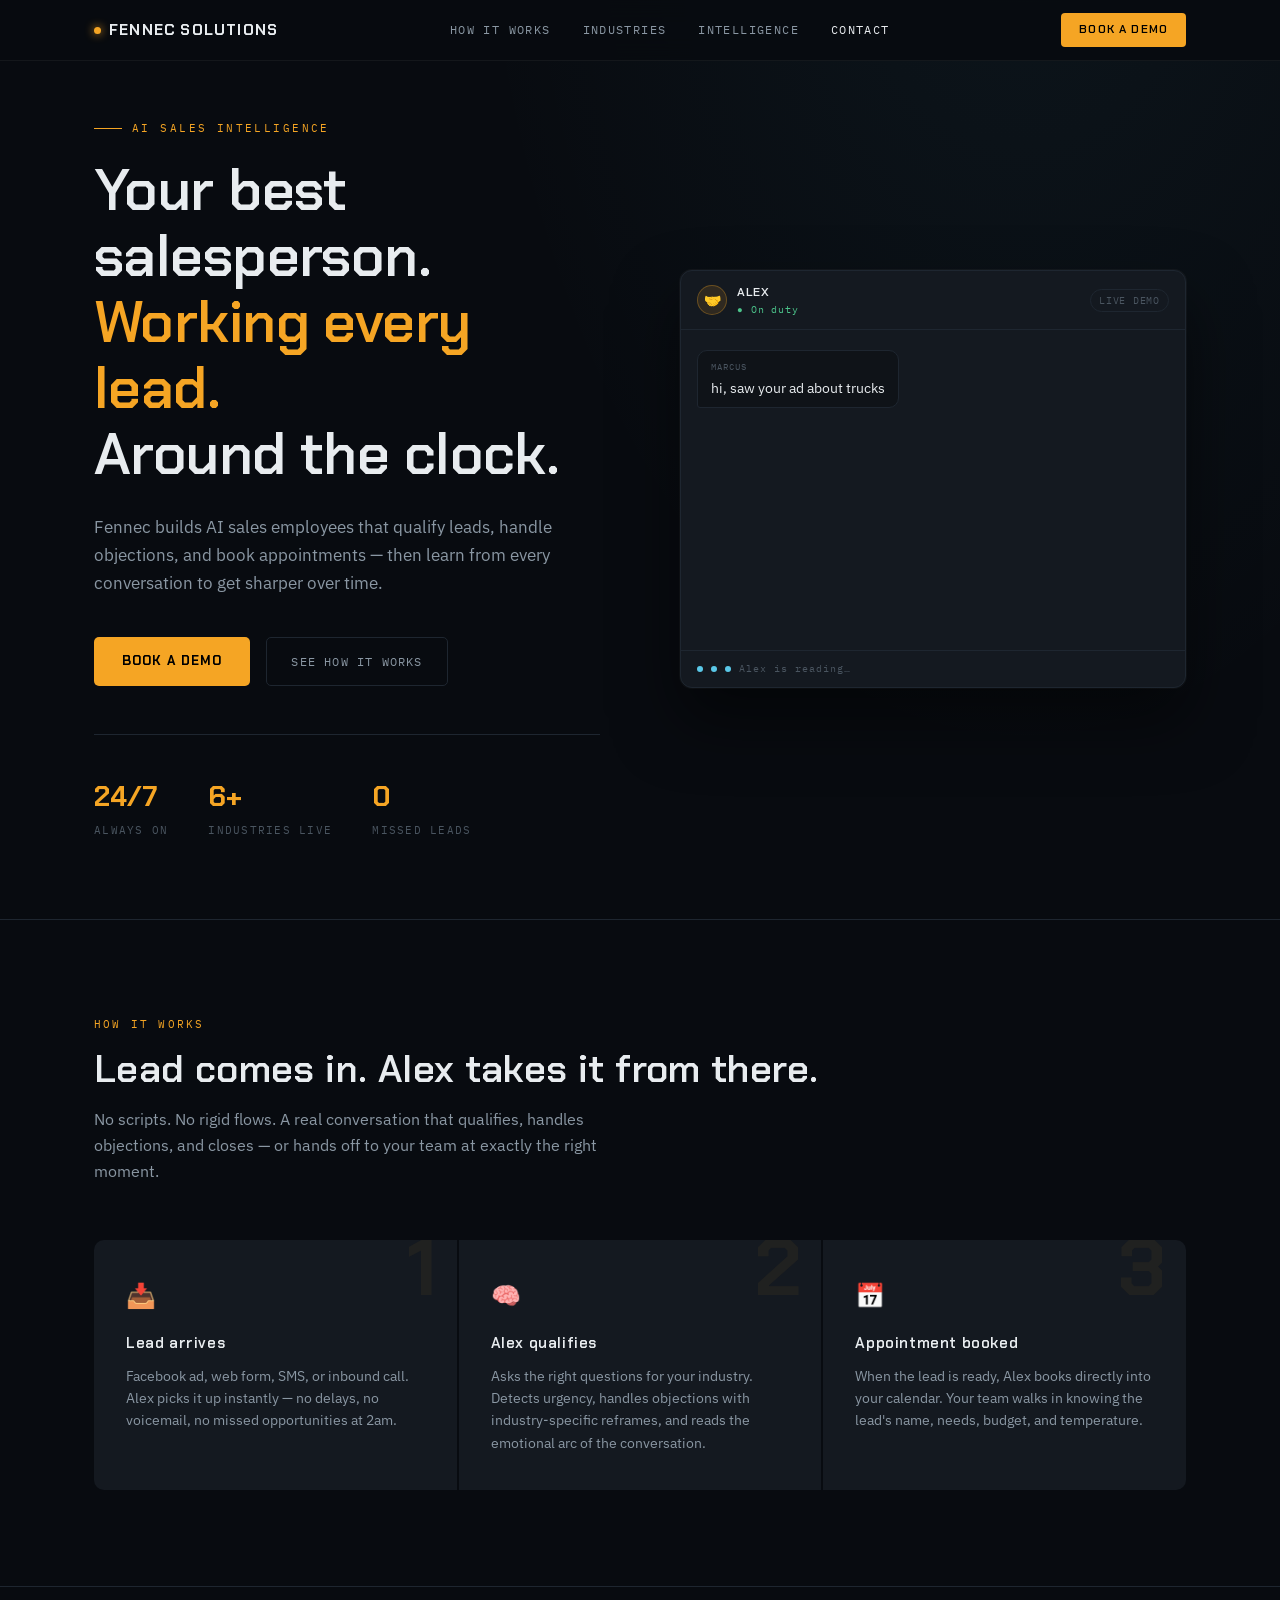
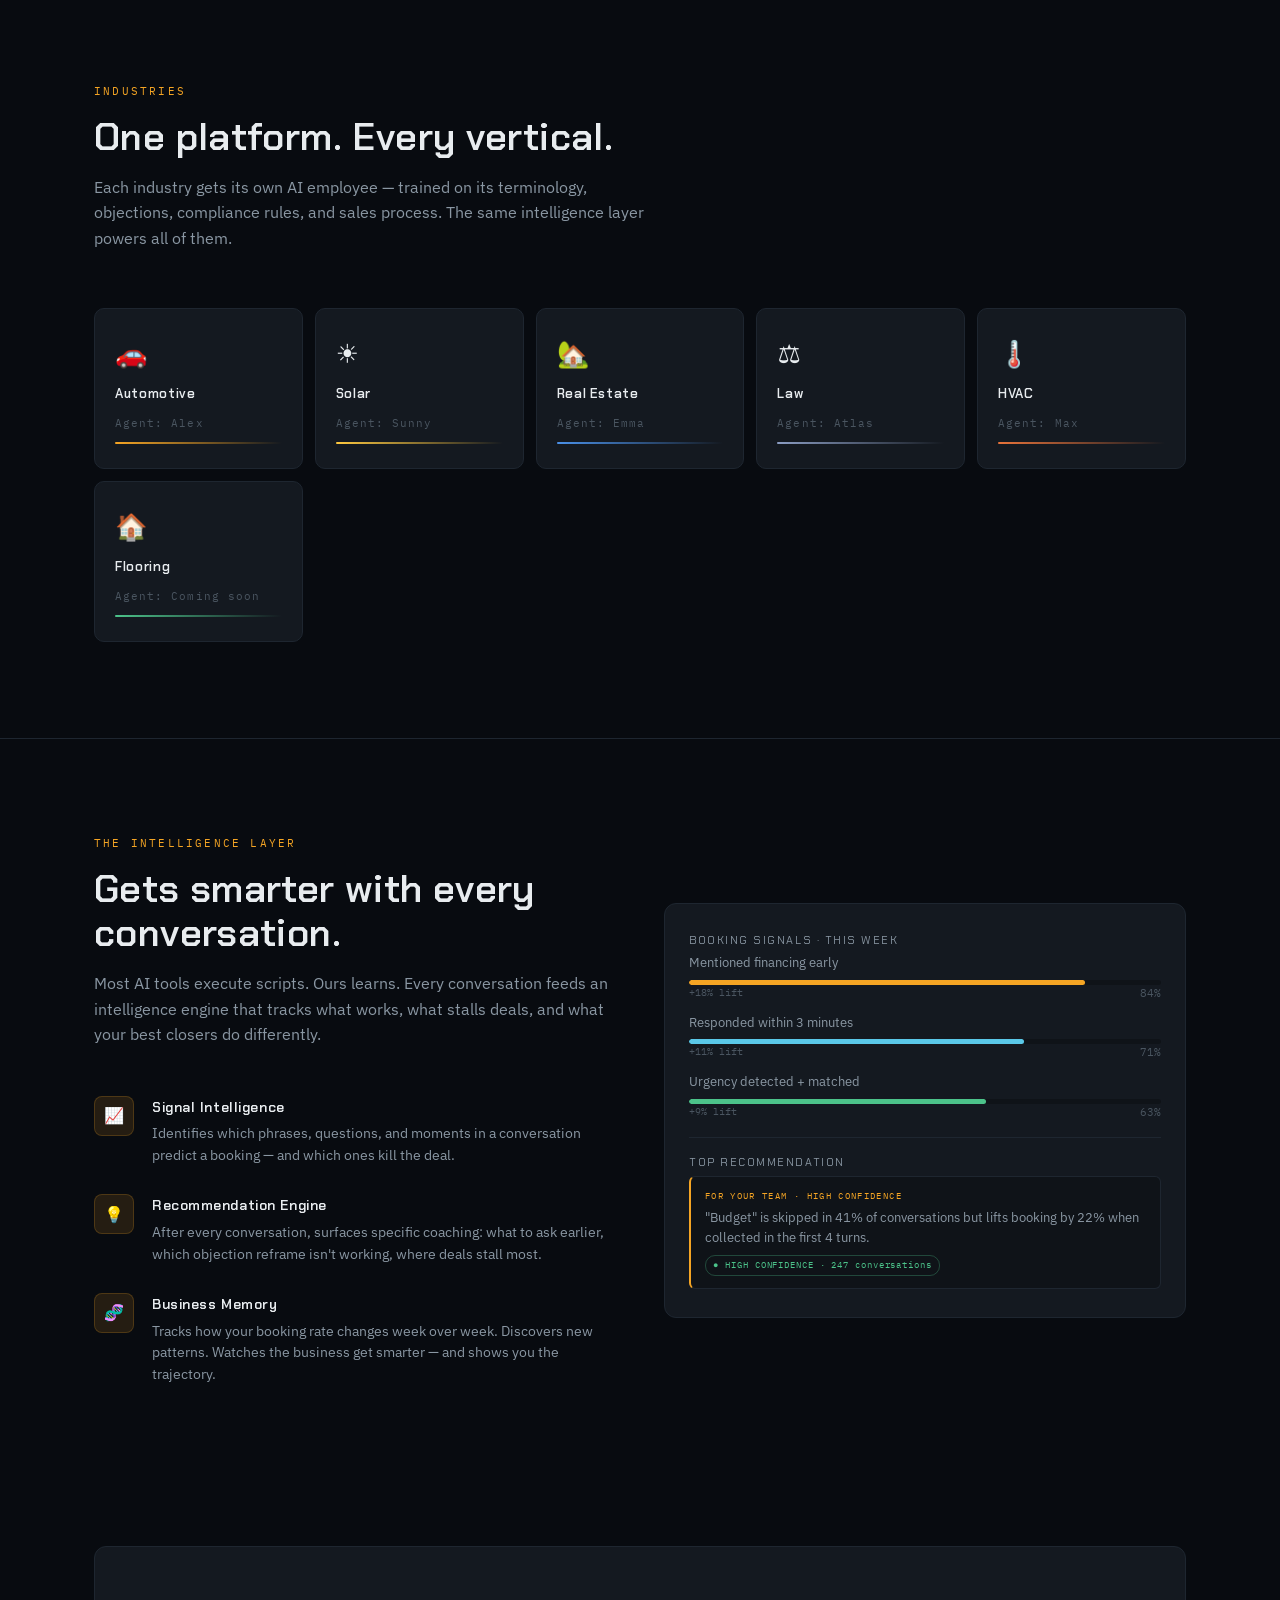
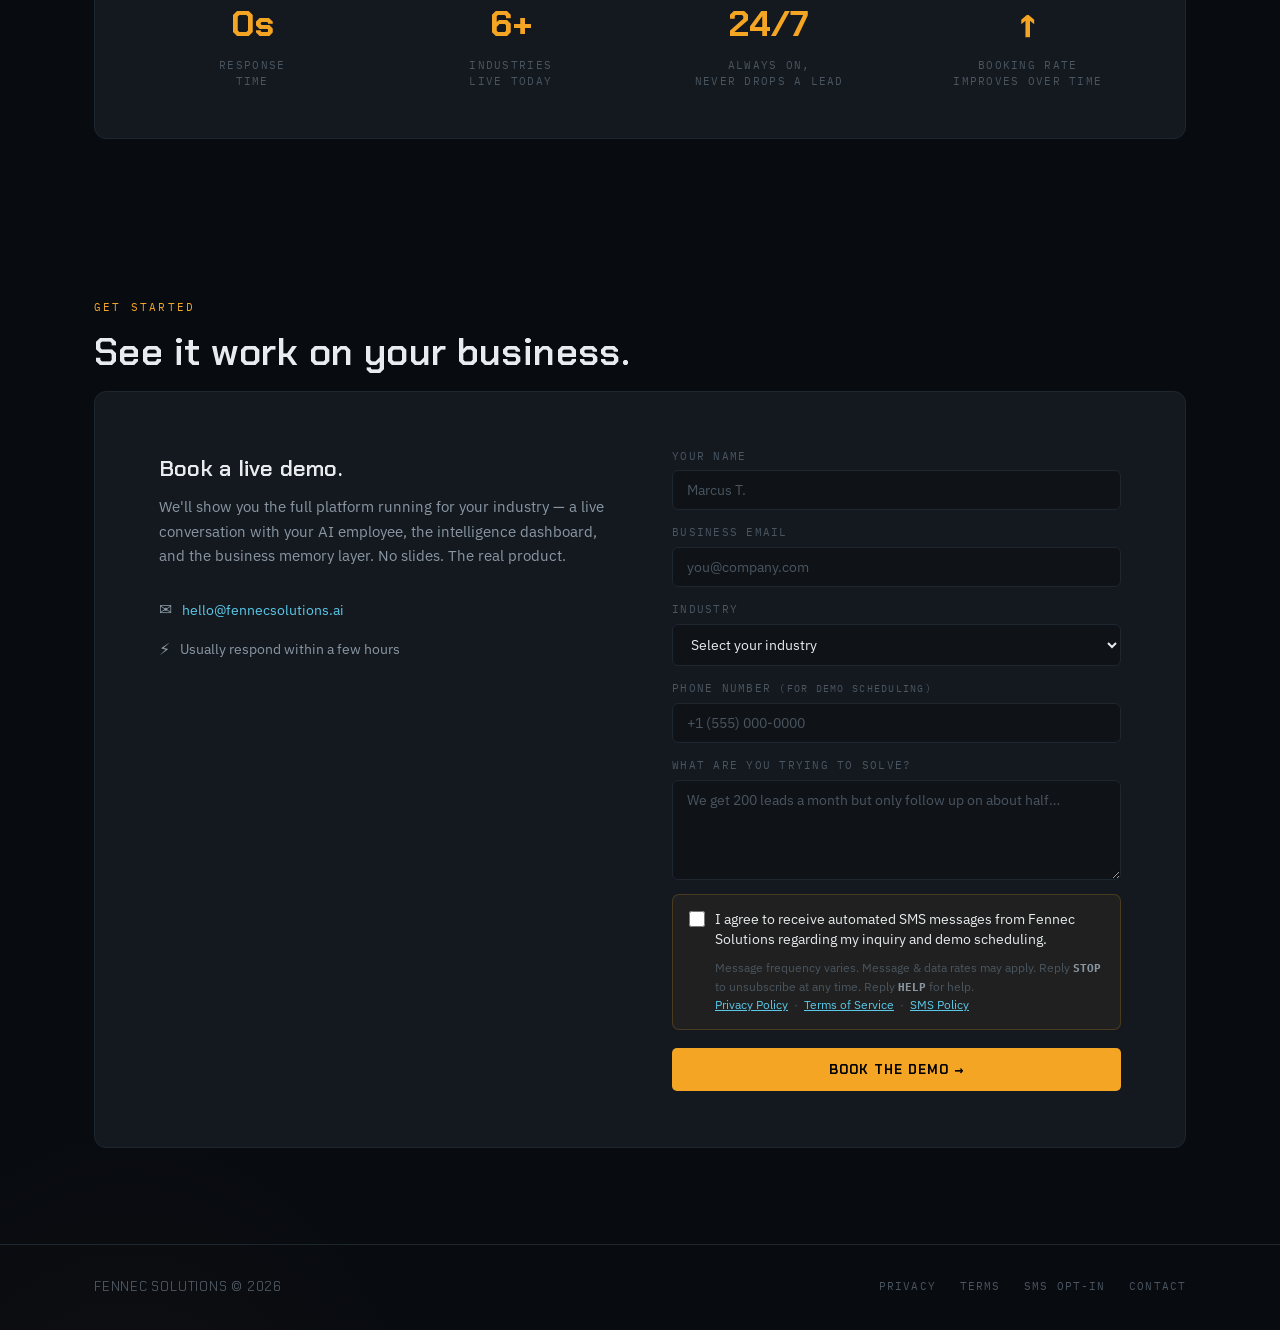
==== commit 5478ac8d: "Add files via upload" ====
--- a/index.html
+++ b/index.html
@@ -254,6 +254,14 @@
   border: none; cursor: pointer; transition: opacity .12s; margin-top: 4px;
 }
 .form-submit:hover { opacity: .85; }
+.sms-consent-block { background: rgba(245,165,36,.05); border: 1px solid rgba(245,165,36,.2); border-radius: 7px; padding: 14px 16px; display: flex; flex-direction: column; gap: 10px; }
+.sms-consent-label { display: flex; align-items: flex-start; gap: 10px; cursor: pointer; }
+.sms-checkbox { width: 16px; height: 16px; margin-top: 2px; flex-shrink: 0; accent-color: var(--amber); cursor: pointer; }
+.sms-consent-text { font-size: 13.5px; color: var(--ink); line-height: 1.5; }
+.sms-disclosure { font-size: 11.5px; color: var(--faint); line-height: 1.6; padding-left: 26px; }
+.sms-disclosure a { color: var(--cyan); text-decoration: underline; }
+.sms-disclosure strong { color: var(--muted); font-family: var(--fm); font-size: 11px; }
+.form-submit:disabled { opacity: .4; cursor: not-allowed; }
 .contact-info { padding-top: 8px; }
 .contact-info h3 { font-size: 22px; margin-bottom: 14px; }
 .contact-info p { color: var(--muted); font-size: 15px; line-height: 1.65; margin-bottom: 28px; }
@@ -546,10 +554,34 @@
           </select>
         </div>
         <div class="form-field">
+          <label>Phone number <span style="color:var(--faint);font-size:10px">(for demo scheduling)</span></label>
+          <input type="tel" id="phone-field" placeholder="+1 (555) 000-0000">
+        </div>
+        <div class="form-field">
           <label>What are you trying to solve?</label>
           <textarea placeholder="We get 200 leads a month but only follow up on about half…"></textarea>
         </div>
-        <button type="submit" class="form-submit">Book the Demo →</button>
+
+        <!-- SMS consent — required by TCPA and Twilio A2P 10DLC -->
+        <div class="sms-consent-block">
+          <label class="sms-consent-label">
+            <input type="checkbox" id="sms-consent" class="sms-checkbox">
+            <span class="sms-consent-text">
+              I agree to receive automated SMS messages from Fennec Solutions regarding my inquiry and demo scheduling.
+            </span>
+          </label>
+          <div class="sms-disclosure">
+            Message frequency varies. Message &amp; data rates may apply.
+            Reply <strong>STOP</strong> to unsubscribe at any time.
+            Reply <strong>HELP</strong> for help.
+            <br>
+            <a href="privacy.html">Privacy Policy</a> &nbsp;·&nbsp;
+            <a href="terms.html">Terms of Service</a> &nbsp;·&nbsp;
+            <a href="sms-optin.html">SMS Policy</a>
+          </div>
+        </div>
+
+        <button type="submit" class="form-submit" id="demo-submit">Book the Demo →</button>
       </form>
     </div>
   </div>
